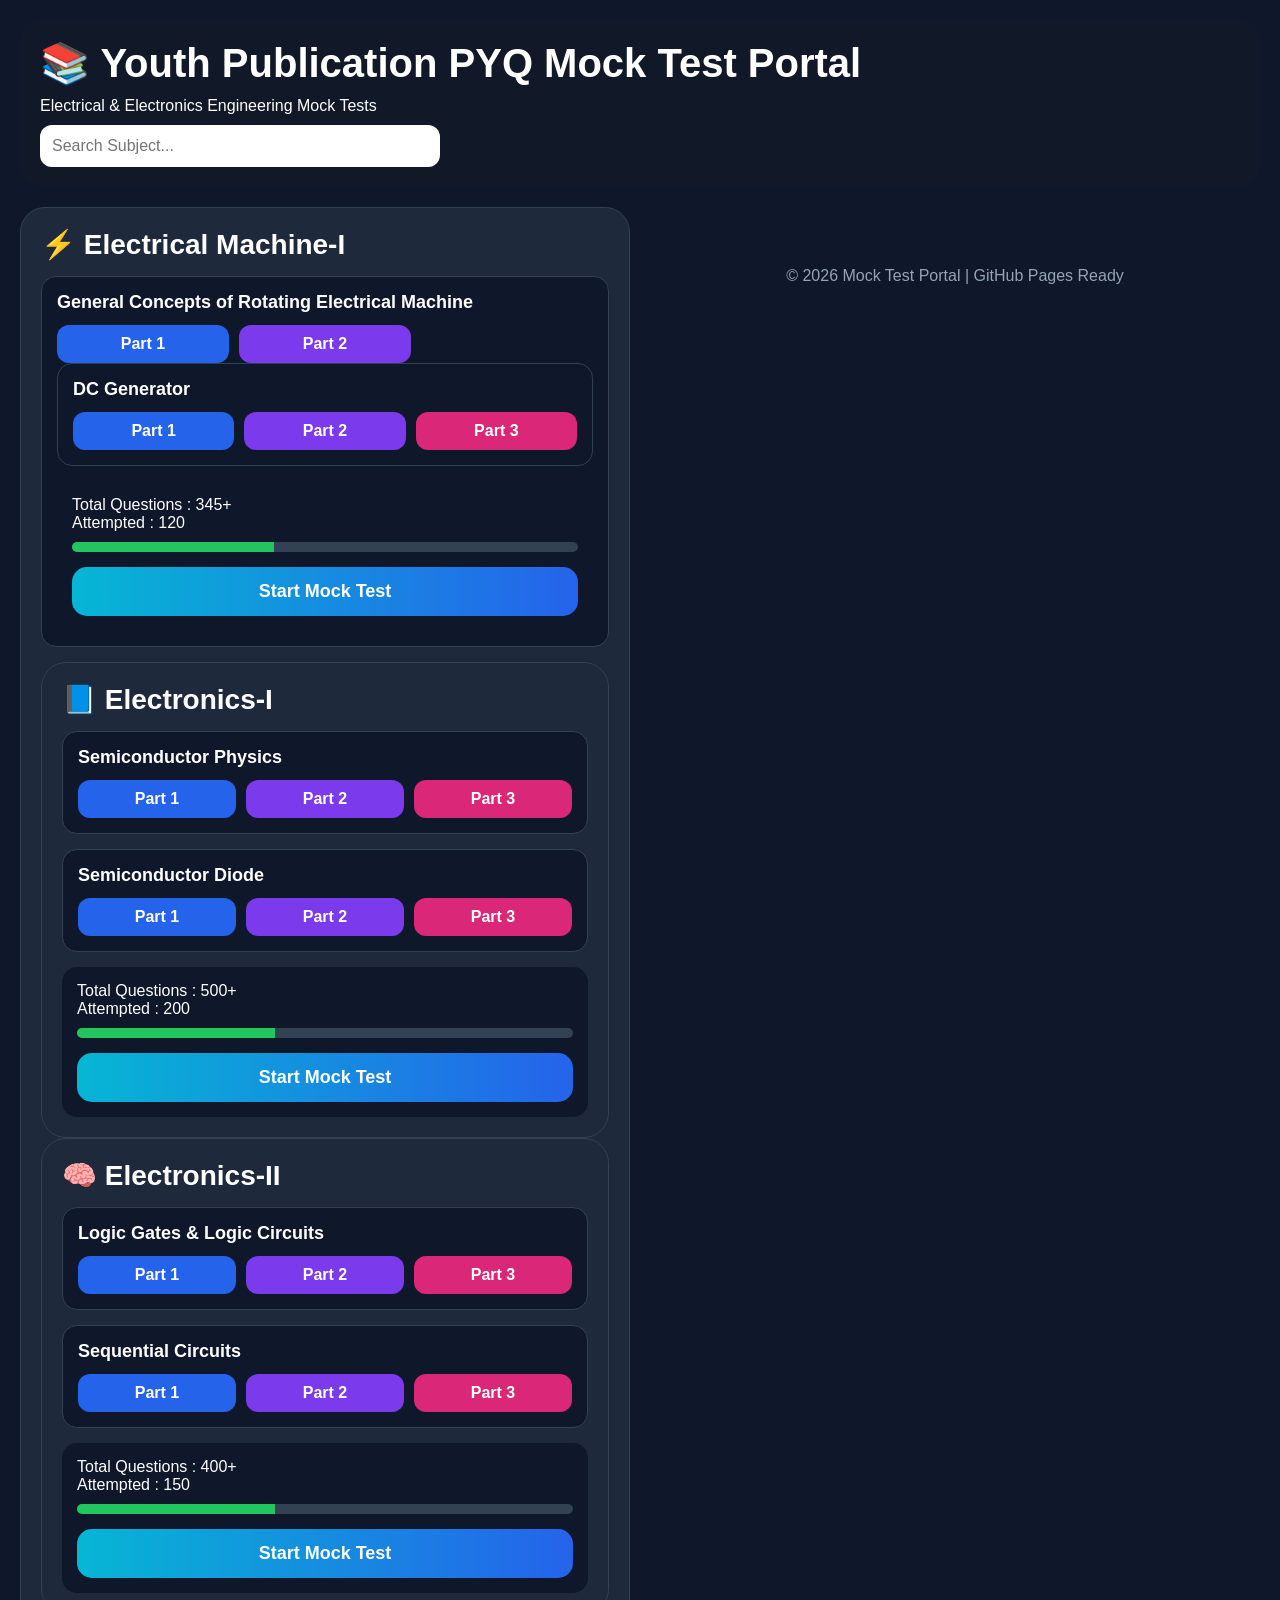
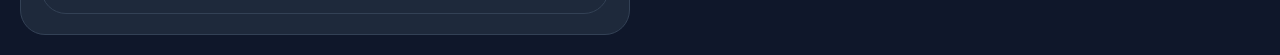
==== index.html @ 554e0f9f "Fix links for Electrical Machine-I topics Updated links for Electrical Machine-I topics to use lower" ====
<!DOCTYPE html><html lang="en">
<head>
<meta charset="UTF-8">
<meta name="viewport" content="width=device-width, initial-scale=1.0">
<title>Mock Test Portal</title><style>
*{
margin:0;
padding:0;
box-sizing:border-box;
font-family:Arial,sans-serif;
}

body{
background:#0f172a;
color:white;
padding:20px;
}

.header{
background:#111827;
padding:20px;
border-radius:20px;
margin-bottom:20px;
position:sticky;
top:0;
z-index:100;
}

.header h1{
font-size:40px;
margin-bottom:10px;
}

.search-box{
padding:12px;
width:100%;
max-width:400px;
border:none;
border-radius:12px;
margin-top:10px;
font-size:16px;
}

.grid{
display:grid;
grid-template-columns:repeat(auto-fit,minmax(320px,1fr));
gap:20px;
}

.card{
background:#1e293b;
padding:20px;
border-radius:25px;
border:1px solid #334155;
transition:0.3s;
}

.card:hover{
transform:translateY(-5px);
}

.subject-title{
font-size:28px;
font-weight:bold;
margin-bottom:15px;
}

.topic{
background:#0f172a;
padding:15px;
border-radius:15px;
margin-bottom:15px;
border:1px solid #334155;
}

.topic h3{
font-size:18px;
margin-bottom:12px;
}

.parts{
display:grid;
grid-template-columns:repeat(3,1fr);
gap:10px;
}

.parts a{
text-decoration:none;
text-align:center;
padding:10px;
border-radius:12px;
font-weight:bold;
color:white;
}

.part1{
background:#2563eb;
}

.part2{
background:#7c3aed;
}

.part3{
background:#db2777;
}

.stats{
background:#0f172a;
padding:15px;
border-radius:15px;
margin-top:15px;
}

.progress{
width:100%;
height:10px;
background:#334155;
border-radius:20px;
overflow:hidden;
margin:10px 0;
}

.progress-bar{
width:40%;
height:100%;
background:#22c55e;
}

.start-btn{
display:block;
width:100%;
padding:14px;
text-align:center;
background:linear-gradient(to right,#06b6d4,#2563eb);
color:white;
text-decoration:none;
border-radius:15px;
font-weight:bold;
margin-top:15px;
font-size:18px;
}

footer{
text-align:center;
padding:30px;
margin-top:30px;
color:#94a3b8;
}

@media(max-width:600px){
.header h1{
font-size:28px;
}
}
</style></head><body><div class="header">
<h1>📚 Youth Publication PYQ Mock Test Portal</h1>
<p>Electrical & Electronics Engineering Mock Tests</p><input type="text" class="search-box" placeholder="Search Subject...">
</div><div class="grid"><div class="card">
<div class="subject-title">⚡ Electrical Machine-I</div><div class="topic">
<h3>General Concepts of Rotating Electrical Machine</h3><div class="parts">
<a href="Electrical Machine-I/general-concept-part1.html" class="part1">Part 1</a>
<a href="Electrical Machine-I/general-concept-part2.html" class="part2">Part 2</a>
</div><div class="topic">
<h3>DC Generator</h3><div class="parts">
<a href="#" class="part1">Part 1</a>
<a href="#" class="part2">Part 2</a>
<a href="#" class="part3">Part 3</a>
</div>
</div><div class="stats">
<p>Total Questions : 345+</p>
<p>Attempted : 120</p><div class="progress">
<div class="progress-bar"></div>
</div><a href="general-concept-part1.html" class="start-btn">Start Mock Test</a>

</div>
</div><div class="card">
<div class="subject-title">📘 Electronics-I</div><div class="topic">
<h3>Semiconductor Physics</h3><div class="parts">
<a href="#" class="part1">Part 1</a>
<a href="#" class="part2">Part 2</a>
<a href="#" class="part3">Part 3</a>
</div>
</div><div class="topic">
<h3>Semiconductor Diode</h3><div class="parts">
<a href="#" class="part1">Part 1</a>
<a href="#" class="part2">Part 2</a>
<a href="#" class="part3">Part 3</a>
</div>
</div><div class="stats">
<p>Total Questions : 500+</p>
<p>Attempted : 200</p><div class="progress">
<div class="progress-bar"></div>
</div><a href="#" class="start-btn">Start Mock Test</a>

</div>
</div><div class="card">
<div class="subject-title">🧠 Electronics-II</div><div class="topic">
<h3>Logic Gates & Logic Circuits</h3><div class="parts">
<a href="#" class="part1">Part 1</a>
<a href="#" class="part2">Part 2</a>
<a href="#" class="part3">Part 3</a>
</div>
</div><div class="topic">
<h3>Sequential Circuits</h3><div class="parts">
<a href="#" class="part1">Part 1</a>
<a href="#" class="part2">Part 2</a>
<a href="#" class="part3">Part 3</a>
</div>
</div><div class="stats">
<p>Total Questions : 400+</p>
<p>Attempted : 150</p><div class="progress">
<div class="progress-bar"></div>
</div><a href="#" class="start-btn">Start Mock Test</a>

</div>
</div></div><footer>
© 2026 Mock Test Portal | GitHub Pages Ready
</footer></body>
</html>
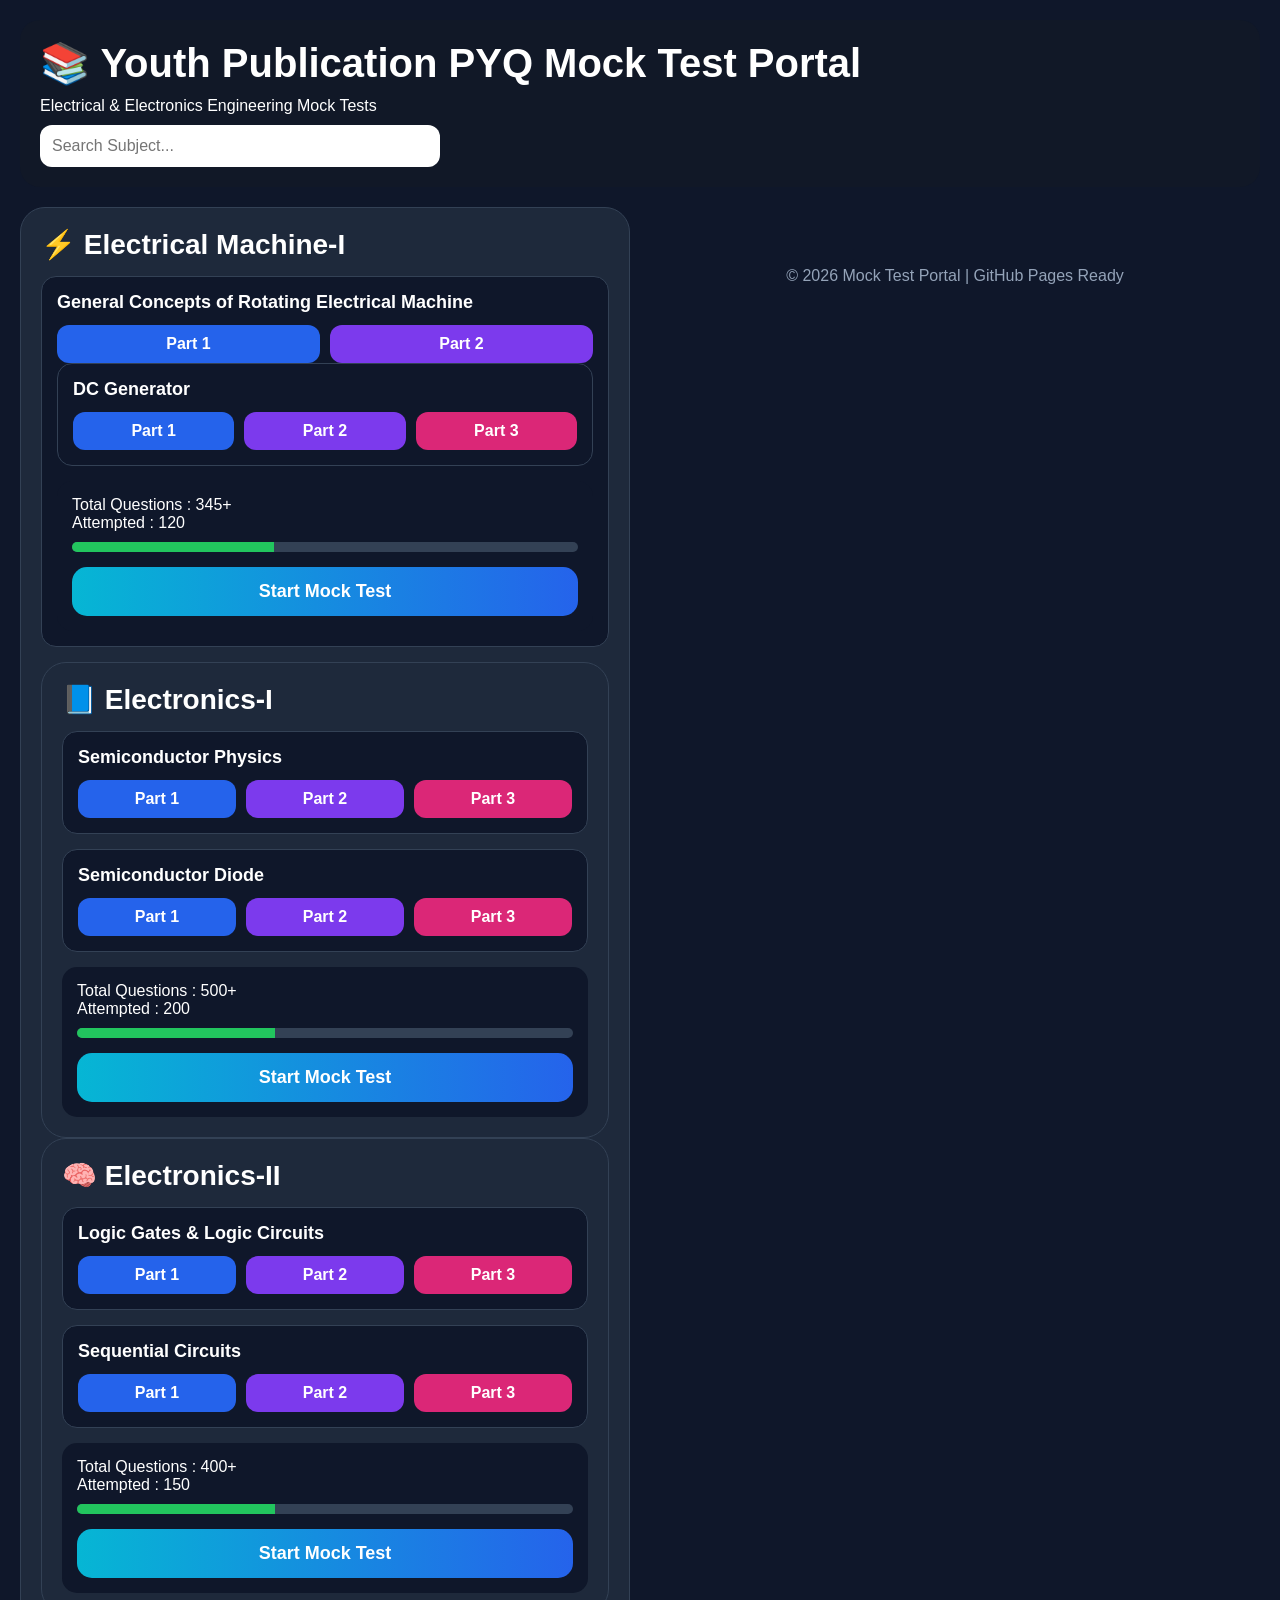
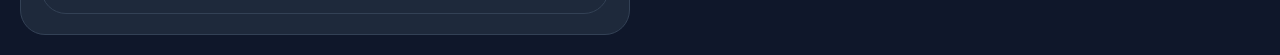
==== commit 7fb3a353: "Update index.html" ====
--- a/index.html
+++ b/index.html
@@ -80,7 +80,7 @@
 
 .parts{
 display:grid;
-grid-template-columns:repeat(3,1fr);
+grid-template-columns:repeat(auto-fit,minmax(90px,1fr));
 gap:10px;
 }
 
@@ -149,10 +149,21 @@
 }
 
 @media(max-width:600px){
+
 .header h1{
 font-size:28px;
 }
-}
+
+.parts{
+grid-template-columns:repeat(2,1fr);
+}
+
+.parts a{
+font-size:15px;
+padding:12px 8px;
+}
+
+                             }
 </style></head><body><div class="header">
 <h1>📚 Youth Publication PYQ Mock Test Portal</h1>
 <p>Electrical & Electronics Engineering Mock Tests</p><input type="text" class="search-box" placeholder="Search Subject...">
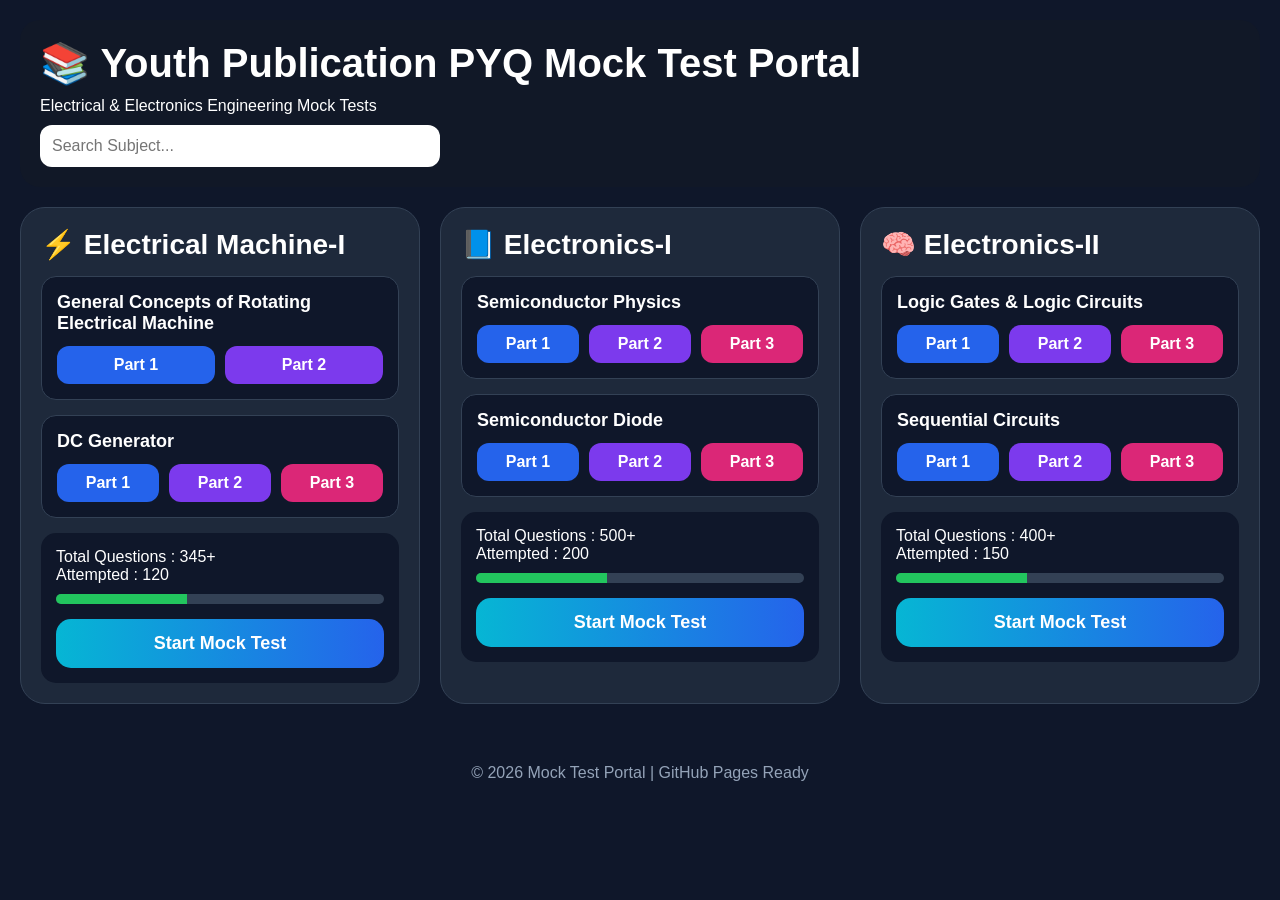
==== commit 42b3b315: "Update index.html" ====
--- a/index.html
+++ b/index.html
@@ -172,7 +172,9 @@
 <h3>General Concepts of Rotating Electrical Machine</h3><div class="parts">
 <a href="Electrical Machine-I/general-concept-part1.html" class="part1">Part 1</a>
 <a href="Electrical Machine-I/general-concept-part2.html" class="part2">Part 2</a>
-</div><div class="topic">
+</div>
+</div>
+<div class="topic">
 <h3>DC Generator</h3><div class="parts">
 <a href="#" class="part1">Part 1</a>
 <a href="#" class="part2">Part 2</a>
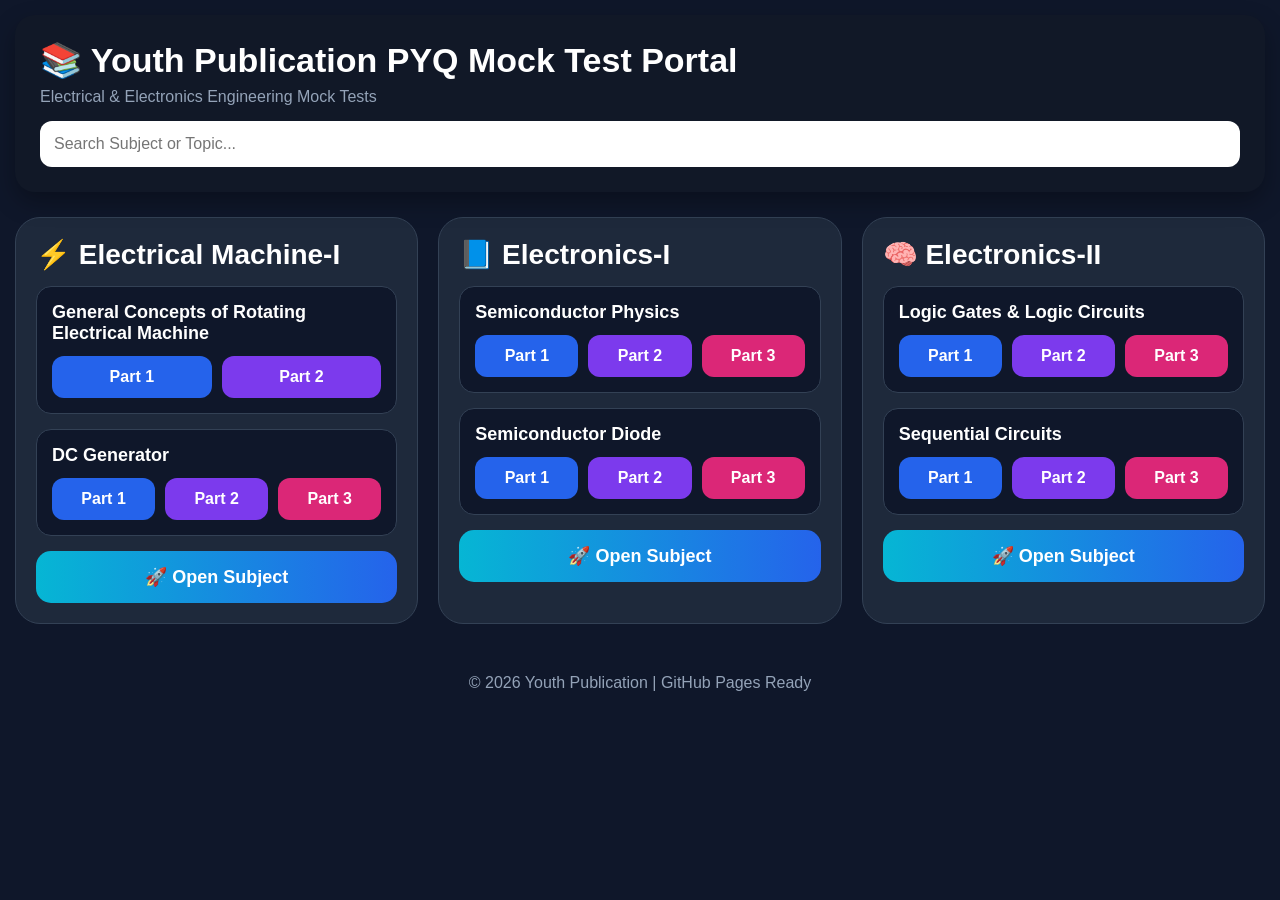
==== commit 55338921: "Update index.html" ====
--- a/index.html
+++ b/index.html
@@ -1,8 +1,13 @@
-<!DOCTYPE html><html lang="en">
+<!DOCTYPE html>
+<html lang="en">
 <head>
 <meta charset="UTF-8">
 <meta name="viewport" content="width=device-width, initial-scale=1.0">
-<title>Mock Test Portal</title><style>
+
+<title>Youth Publication PYQ Mock Test Portal</title>
+
+<style>
+
 *{
 margin:0;
 padding:0;
@@ -12,47 +17,59 @@
 
 body{
 background:#0f172a;
-color:white;
-padding:20px;
-}
+color:#fff;
+padding:15px;
+}
+
+/* HEADER */
 
 .header{
 background:#111827;
-padding:20px;
+padding:25px;
 border-radius:20px;
-margin-bottom:20px;
+margin-bottom:25px;
 position:sticky;
-top:0;
+top:10px;
 z-index:100;
+box-shadow:0 10px 25px rgba(0,0,0,.3);
 }
 
 .header h1{
-font-size:40px;
-margin-bottom:10px;
+font-size:34px;
+margin-bottom:8px;
+}
+
+.header p{
+color:#94a3b8;
+margin-bottom:15px;
 }
 
 .search-box{
-padding:12px;
 width:100%;
-max-width:400px;
+padding:14px;
 border:none;
 border-radius:12px;
-margin-top:10px;
 font-size:16px;
-}
+outline:none;
+}
+
+/* GRID */
 
 .grid{
 display:grid;
-grid-template-columns:repeat(auto-fit,minmax(320px,1fr));
+grid-template-columns:
+repeat(auto-fit,minmax(350px,1fr));
 gap:20px;
 }
+
+/* CARD */
 
 .card{
 background:#1e293b;
+border:1px solid #334155;
+border-radius:25px;
 padding:20px;
-border-radius:25px;
-border:1px solid #334155;
-transition:0.3s;
+transition:.3s;
 }
 
 .card:hover{
@@ -65,12 +82,14 @@
 margin-bottom:15px;
 }
 
+/* TOPIC */
+
 .topic{
 background:#0f172a;
+border:1px solid #334155;
 padding:15px;
 border-radius:15px;
 margin-bottom:15px;
-border:1px solid #334155;
 }
 
 .topic h3{
@@ -78,19 +97,27 @@
 margin-bottom:12px;
 }
 
+/* PART BUTTONS */
+
 .parts{
 display:grid;
-grid-template-columns:repeat(auto-fit,minmax(90px,1fr));
+grid-template-columns:
+repeat(auto-fit,minmax(90px,1fr));
 gap:10px;
 }
 
 .parts a{
 text-decoration:none;
 text-align:center;
-padding:10px;
+padding:12px;
 border-radius:12px;
 font-weight:bold;
 color:white;
+transition:.3s;
+}
+
+.parts a:hover{
+transform:scale(1.05);
 }
 
 .part1{
@@ -105,129 +132,223 @@
 background:#db2777;
 }
 
-.stats{
-background:#0f172a;
-padding:15px;
-border-radius:15px;
-margin-top:15px;
-}
-
-.progress{
-width:100%;
-height:10px;
-background:#334155;
-border-radius:20px;
-overflow:hidden;
-margin:10px 0;
-}
-
-.progress-bar{
-width:40%;
-height:100%;
-background:#22c55e;
-}
+/* OPEN SUBJECT BUTTON */
 
 .start-btn{
 display:block;
-width:100%;
-padding:14px;
+text-decoration:none;
 text-align:center;
-background:linear-gradient(to right,#06b6d4,#2563eb);
-color:white;
-text-decoration:none;
+padding:15px;
+margin-top:10px;
 border-radius:15px;
 font-weight:bold;
-margin-top:15px;
 font-size:18px;
-}
+color:white;
+background:linear-gradient(
+90deg,
+#06b6d4,
+#2563eb
+);
+}
+
+/* FOOTER */
 
 footer{
 text-align:center;
-padding:30px;
 margin-top:30px;
+padding:20px;
 color:#94a3b8;
 }
 
+/* MOBILE */
+
 @media(max-width:600px){
 
 .header h1{
-font-size:28px;
+font-size:24px;
+}
+
+.subject-title{
+font-size:22px;
 }
 
 .parts{
-grid-template-columns:repeat(2,1fr);
+grid-template-columns:
+repeat(2,1fr);
 }
 
 .parts a{
-font-size:15px;
-padding:12px 8px;
-}
-
-                             }
-</style></head><body><div class="header">
+font-size:14px;
+}
+
+.start-btn{
+font-size:16px;
+}
+
+}
+
+</style>
+</head>
+
+<body>
+
+<div class="header">
+
 <h1>📚 Youth Publication PYQ Mock Test Portal</h1>
-<p>Electrical & Electronics Engineering Mock Tests</p><input type="text" class="search-box" placeholder="Search Subject...">
-</div><div class="grid"><div class="card">
-<div class="subject-title">⚡ Electrical Machine-I</div><div class="topic">
-<h3>General Concepts of Rotating Electrical Machine</h3><div class="parts">
+
+<p>Electrical & Electronics Engineering Mock Tests</p>
+
+<input
+type="text"
+class="search-box"
+id="searchBox"
+placeholder="Search Subject or Topic..."
+>
+
+</div>
+
+<div class="grid" id="subjectGrid">
+
+<!-- Electrical Machine -->
+
+<div class="card">
+
+<div class="subject-title">
+⚡ Electrical Machine-I
+</div>
+
+<div class="topic">
+<h3>General Concepts of Rotating Electrical Machine</h3>
+
+<div class="parts">
 <a href="Electrical Machine-I/general-concept-part1.html" class="part1">Part 1</a>
 <a href="Electrical Machine-I/general-concept-part2.html" class="part2">Part 2</a>
 </div>
-</div>
-<div class="topic">
-<h3>DC Generator</h3><div class="parts">
-<a href="#" class="part1">Part 1</a>
-<a href="#" class="part2">Part 2</a>
-<a href="#" class="part3">Part 3</a>
-</div>
-</div><div class="stats">
-<p>Total Questions : 345+</p>
-<p>Attempted : 120</p><div class="progress">
-<div class="progress-bar"></div>
-</div><a href="general-concept-part1.html" class="start-btn">Start Mock Test</a>
-
-</div>
-</div><div class="card">
-<div class="subject-title">📘 Electronics-I</div><div class="topic">
-<h3>Semiconductor Physics</h3><div class="parts">
-<a href="#" class="part1">Part 1</a>
-<a href="#" class="part2">Part 2</a>
-<a href="#" class="part3">Part 3</a>
-</div>
-</div><div class="topic">
-<h3>Semiconductor Diode</h3><div class="parts">
-<a href="#" class="part1">Part 1</a>
-<a href="#" class="part2">Part 2</a>
-<a href="#" class="part3">Part 3</a>
-</div>
-</div><div class="stats">
-<p>Total Questions : 500+</p>
-<p>Attempted : 200</p><div class="progress">
-<div class="progress-bar"></div>
-</div><a href="#" class="start-btn">Start Mock Test</a>
-
-</div>
-</div><div class="card">
-<div class="subject-title">🧠 Electronics-II</div><div class="topic">
-<h3>Logic Gates & Logic Circuits</h3><div class="parts">
-<a href="#" class="part1">Part 1</a>
-<a href="#" class="part2">Part 2</a>
-<a href="#" class="part3">Part 3</a>
-</div>
-</div><div class="topic">
-<h3>Sequential Circuits</h3><div class="parts">
-<a href="#" class="part1">Part 1</a>
-<a href="#" class="part2">Part 2</a>
-<a href="#" class="part3">Part 3</a>
-</div>
-</div><div class="stats">
-<p>Total Questions : 400+</p>
-<p>Attempted : 150</p><div class="progress">
-<div class="progress-bar"></div>
-</div><a href="#" class="start-btn">Start Mock Test</a>
-
-</div>
-</div></div><footer>
-© 2026 Mock Test Portal | GitHub Pages Ready
-</footer></body>
+
+</div>
+
+<div class="topic">
+<h3>DC Generator</h3>
+
+<div class="parts">
+<a href="#" class="part1">Part 1</a>
+<a href="#" class="part2">Part 2</a>
+<a href="#" class="part3">Part 3</a>
+</div>
+
+</div>
+
+<a href="Electrical Machine-I/general-concept-part1.html"
+class="start-btn">
+🚀 Open Subject
+</a>
+
+</div>
+
+<!-- Electronics I -->
+
+<div class="card">
+
+<div class="subject-title">
+📘 Electronics-I
+</div>
+
+<div class="topic">
+<h3>Semiconductor Physics</h3>
+
+<div class="parts">
+<a href="#" class="part1">Part 1</a>
+<a href="#" class="part2">Part 2</a>
+<a href="#" class="part3">Part 3</a>
+</div>
+
+</div>
+
+<div class="topic">
+<h3>Semiconductor Diode</h3>
+
+<div class="parts">
+<a href="#" class="part1">Part 1</a>
+<a href="#" class="part2">Part 2</a>
+<a href="#" class="part3">Part 3</a>
+</div>
+
+</div>
+
+<a href="#" class="start-btn">
+🚀 Open Subject
+</a>
+
+</div>
+
+<!-- Electronics II -->
+
+<div class="card">
+
+<div class="subject-title">
+🧠 Electronics-II
+</div>
+
+<div class="topic">
+<h3>Logic Gates & Logic Circuits</h3>
+
+<div class="parts">
+<a href="#" class="part1">Part 1</a>
+<a href="#" class="part2">Part 2</a>
+<a href="#" class="part3">Part 3</a>
+</div>
+
+</div>
+
+<div class="topic">
+<h3>Sequential Circuits</h3>
+
+<div class="parts">
+<a href="#" class="part1">Part 1</a>
+<a href="#" class="part2">Part 2</a>
+<a href="#" class="part3">Part 3</a>
+</div>
+
+</div>
+
+<a href="#" class="start-btn">
+🚀 Open Subject
+</a>
+
+</div>
+
+</div>
+
+<footer>
+© 2026 Youth Publication | GitHub Pages Ready
+</footer>
+
+<script>
+
+const searchBox =
+document.getElementById("searchBox");
+
+searchBox.addEventListener("input",()=>{
+
+const value =
+searchBox.value.toLowerCase();
+
+document.querySelectorAll(".card")
+.forEach(card=>{
+
+const text =
+card.innerText.toLowerCase();
+
+card.style.display =
+text.includes(value)
+? "block"
+: "none";
+
+});
+
+});
+
+</script>
+
+</body>
 </html>
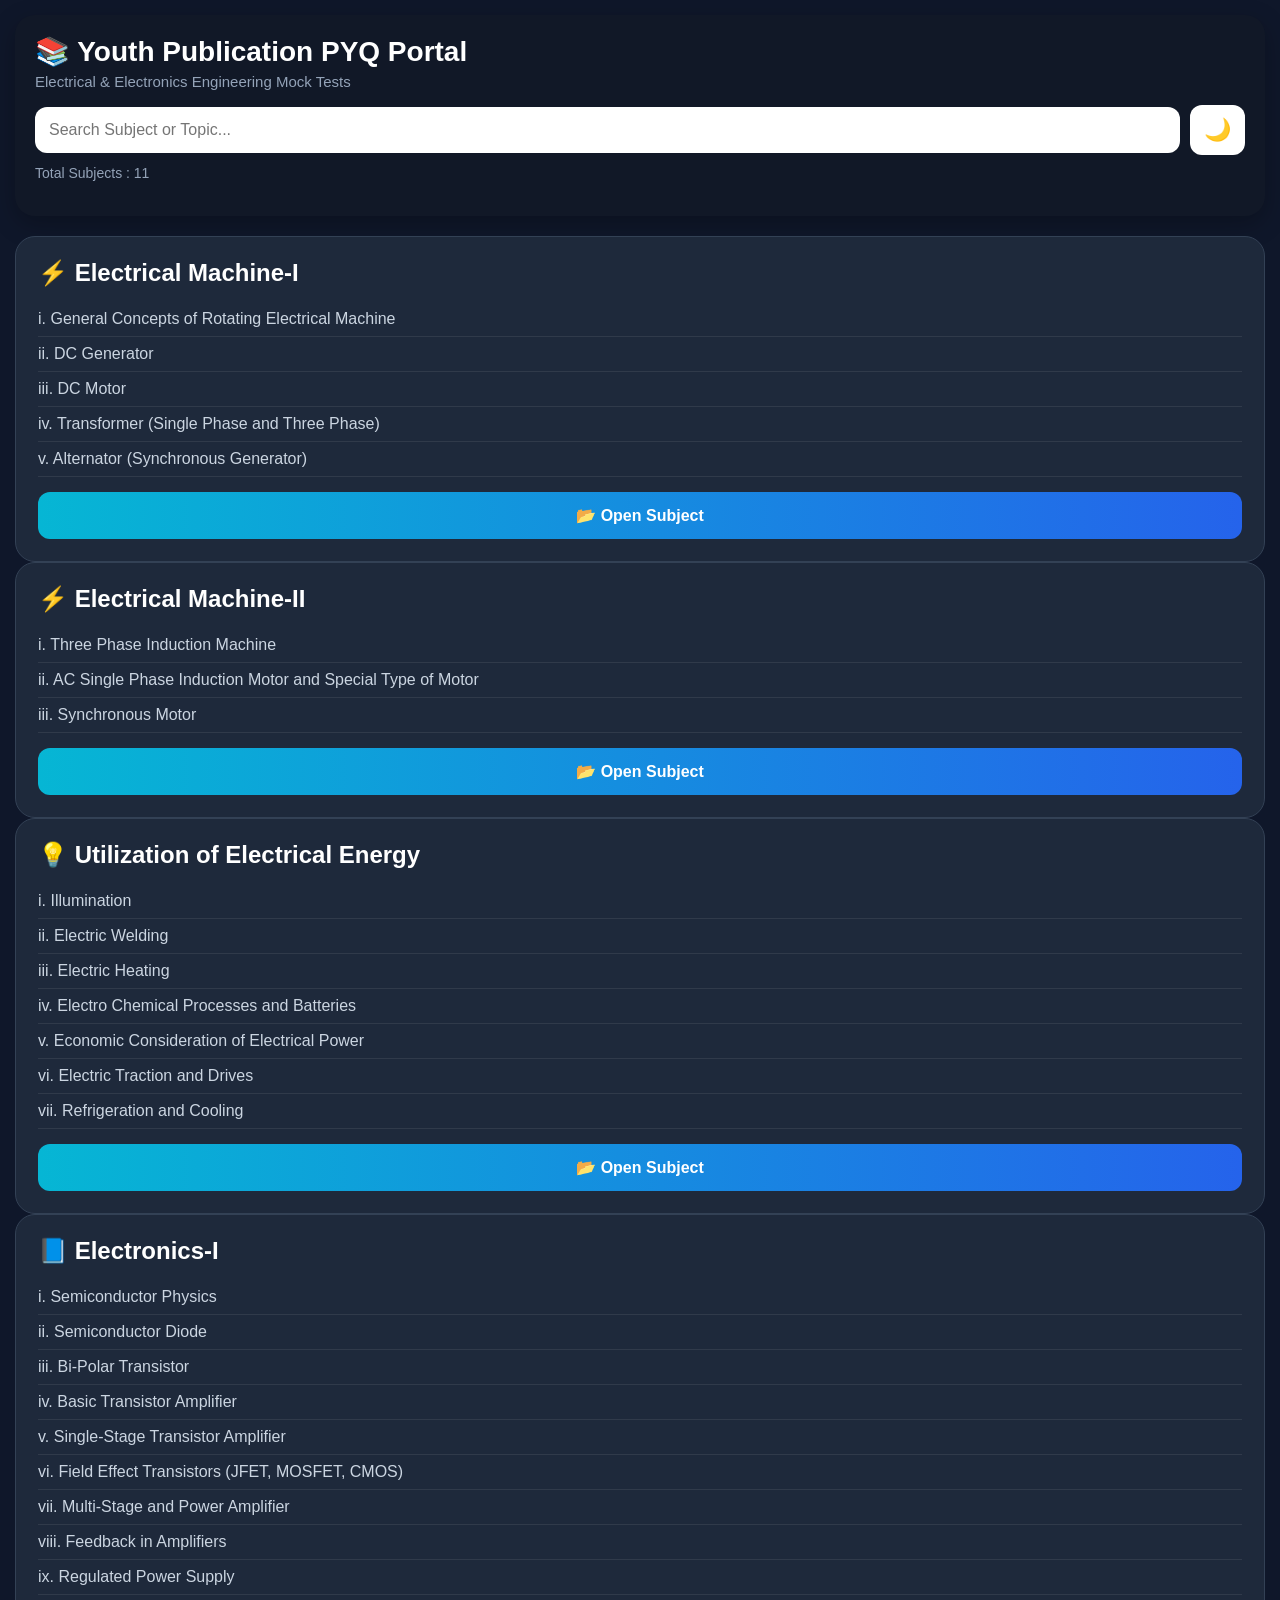
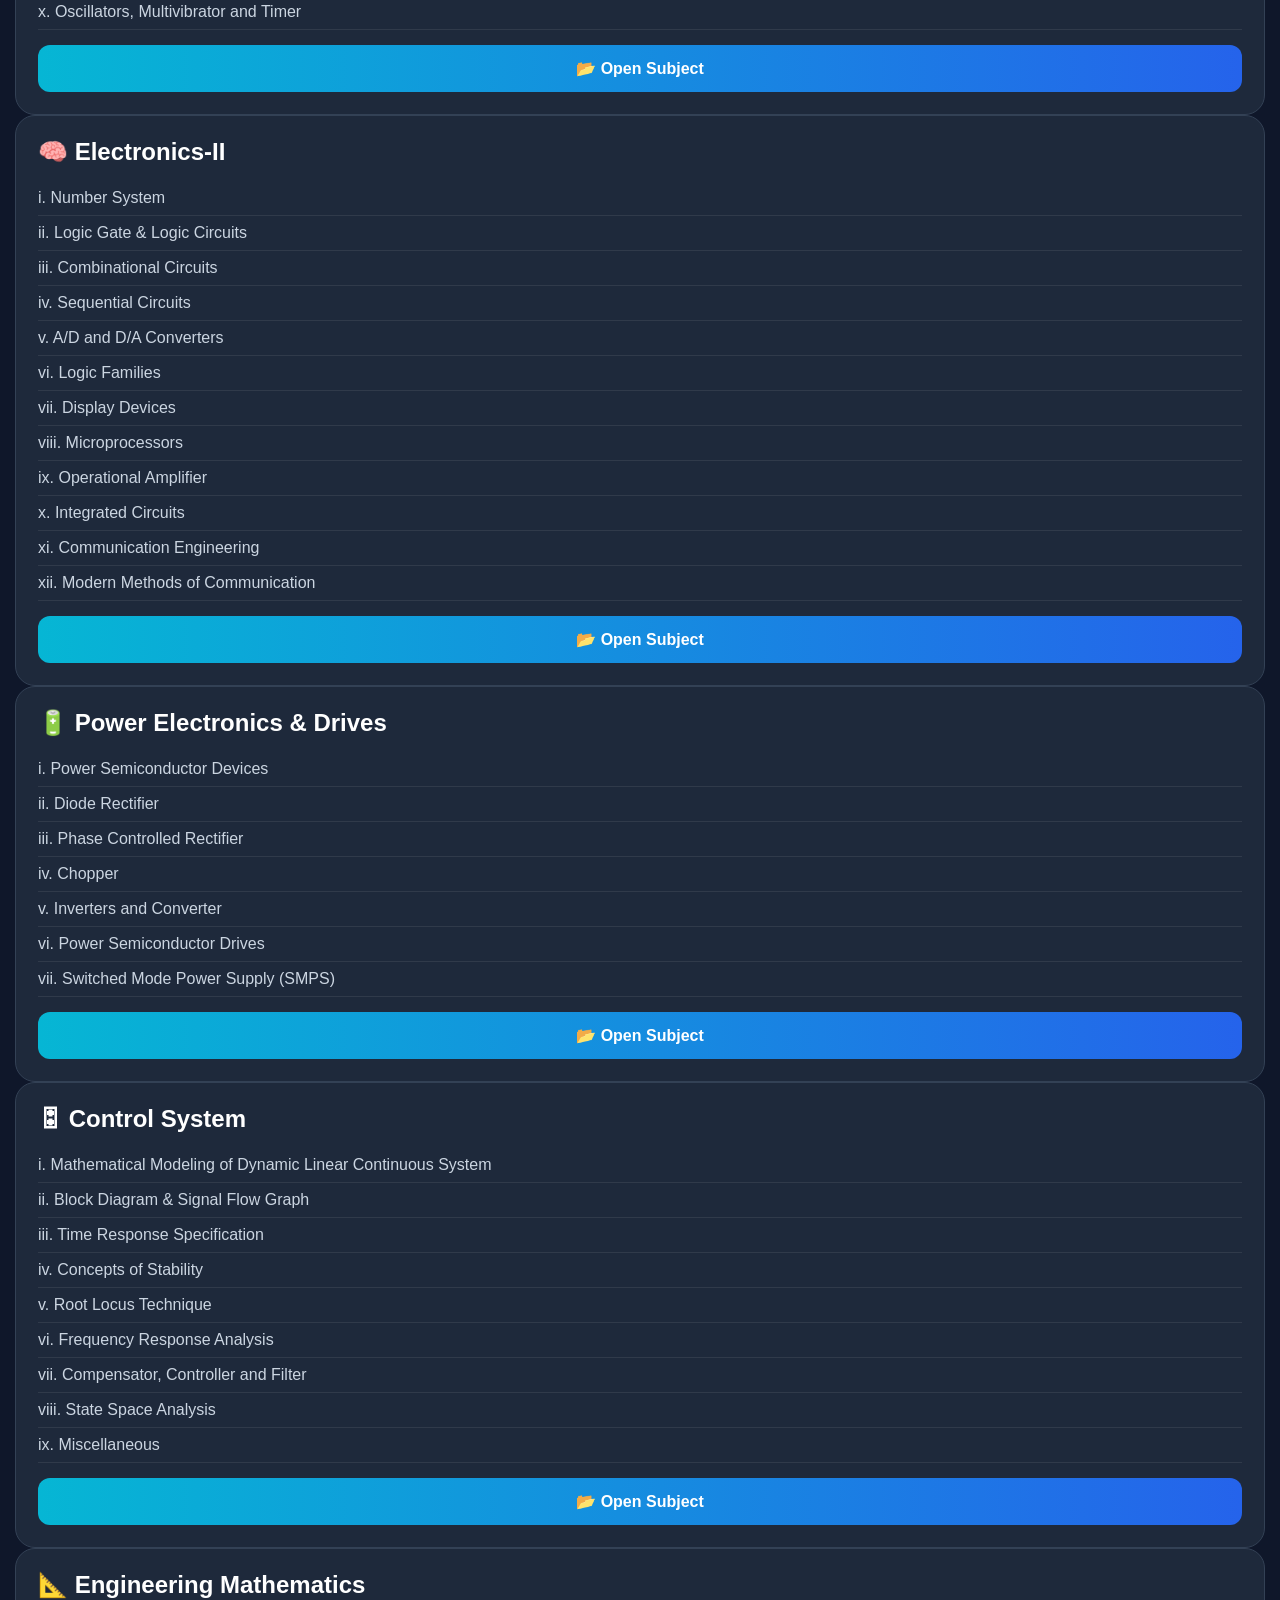
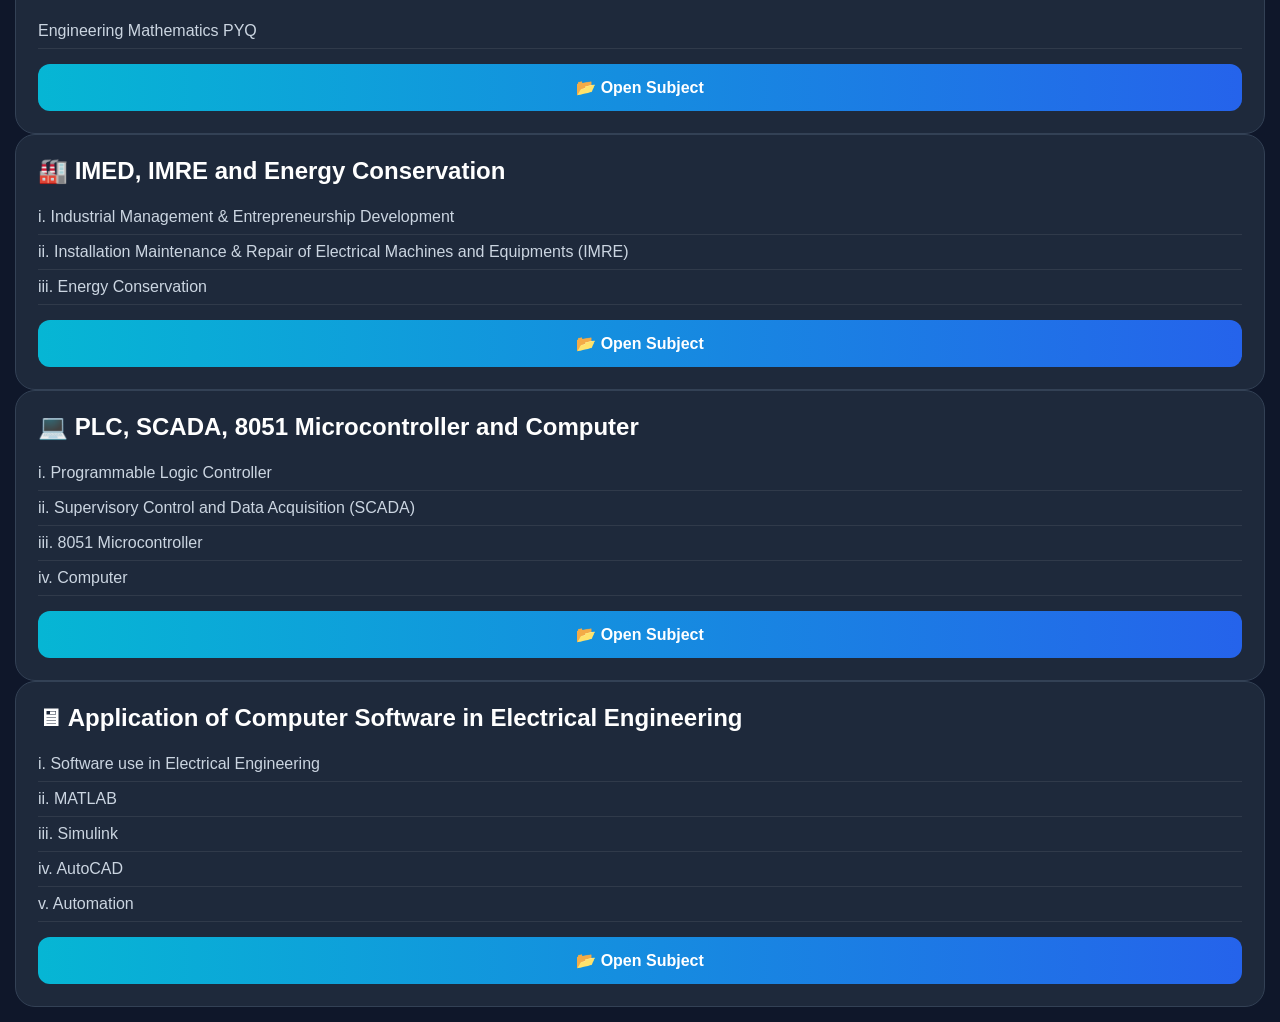
==== commit 27b06439: "Update index.html" ====
--- a/index.html
+++ b/index.html
@@ -3,8 +3,7 @@
 <head>
 <meta charset="UTF-8">
 <meta name="viewport" content="width=device-width, initial-scale=1.0">
-
-<title>Youth Publication PYQ Mock Test Portal</title>
+<title>Youth Publication PYQ Portal</title>
 
 <style>
 
@@ -19,33 +18,36 @@
 background:#0f172a;
 color:#fff;
 padding:15px;
-}
-
-/* HEADER */
+transition:.3s;
+}
 
 .header{
 background:#111827;
-padding:25px;
+padding:20px;
 border-radius:20px;
-margin-bottom:25px;
-position:sticky;
-top:10px;
-z-index:100;
-box-shadow:0 10px 25px rgba(0,0,0,.3);
+margin-bottom:20px;
+box-shadow:0 8px 25px rgba(0,0,0,.25);
 }
 
 .header h1{
-font-size:34px;
-margin-bottom:8px;
+font-size:28px;
+margin-bottom:5px;
 }
 
 .header p{
 color:#94a3b8;
+font-size:15px;
 margin-bottom:15px;
 }
 
+.search-row{
+display:flex;
+gap:10px;
+align-items:center;
+}
+
 .search-box{
-width:100%;
+flex:1;
 padding:14px;
 border:none;
 border-radius:12px;
@@ -53,97 +55,61 @@
 outline:none;
 }
 
-/* GRID */
+.theme-btn{
+width:55px;
+height:50px;
+border:none;
+border-radius:12px;
+cursor:pointer;
+font-size:22px;
+background:#ffffff;
+}
+
+#subjectCount{
+margin-top:10px;
+color:#94a3b8;
+font-size:14px;
+}
 
 .grid{
 display:grid;
 grid-template-columns:
-repeat(auto-fit,minmax(350px,1fr));
+repeat(auto-fit,minmax(380px,1fr));
 gap:20px;
 }
-
-/* CARD */
 
 .card{
 background:#1e293b;
+padding:22px;
+border-radius:20px;
 border:1px solid #334155;
-border-radius:25px;
-padding:20px;
-transition:.3s;
-}
-
-.card:hover{
-transform:translateY(-5px);
 }
 
 .subject-title{
-font-size:28px;
+font-size:24px;
 font-weight:bold;
 margin-bottom:15px;
 }
 
-/* TOPIC */
-
-.topic{
-background:#0f172a;
-border:1px solid #334155;
-padding:15px;
-border-radius:15px;
-margin-bottom:15px;
-}
-
-.topic h3{
-font-size:18px;
-margin-bottom:12px;
-}
-
-/* PART BUTTONS */
-
-.parts{
-display:grid;
-grid-template-columns:
-repeat(auto-fit,minmax(90px,1fr));
-gap:10px;
-}
-
-.parts a{
+.topic-item{
+padding:8px 0;
+color:#cbd5e1;
+border-bottom:1px solid rgba(255,255,255,.08);
+}
+
+.topic-item:last-child{
+border-bottom:none;
+}
+
+.open-btn{
+display:block;
+text-align:center;
+padding:14px;
+margin-top:15px;
 text-decoration:none;
-text-align:center;
-padding:12px;
-border-radius:12px;
 font-weight:bold;
 color:white;
-transition:.3s;
-}
-
-.parts a:hover{
-transform:scale(1.05);
-}
-
-.part1{
-background:#2563eb;
-}
-
-.part2{
-background:#7c3aed;
-}
-
-.part3{
-background:#db2777;
-}
-
-/* OPEN SUBJECT BUTTON */
-
-.start-btn{
-display:block;
-text-decoration:none;
-text-align:center;
-padding:15px;
-margin-top:10px;
-border-radius:15px;
-font-weight:bold;
-font-size:18px;
-color:white;
+border-radius:12px;
 background:linear-gradient(
 90deg,
 #06b6d4,
@@ -151,18 +117,37 @@
 );
 }
 
-/* FOOTER */
-
-footer{
-text-align:center;
-margin-top:30px;
-padding:20px;
-color:#94a3b8;
-}
-
-/* MOBILE */
-
-@media(max-width:600px){
+/* Light Mode */
+
+body.light{
+background:#f1f5f9;
+color:#111827;
+}
+
+body.light .header,
+body.light .card{
+background:#ffffff;
+}
+
+body.light .subject-title{
+color:#111827;
+}
+
+body.light .topic-item{
+color:#475569;
+border-bottom:1px solid #e5e7eb;
+}
+
+body.light .header p,
+body.light #subjectCount{
+color:#64748b;
+}
+
+@media(max-width:768px){
+
+.grid{
+grid-template-columns:1fr;
+}
 
 .header h1{
 font-size:24px;
@@ -172,17 +157,8 @@
 font-size:22px;
 }
 
-.parts{
-grid-template-columns:
-repeat(2,1fr);
-}
-
-.parts a{
+.topic-item{
 font-size:14px;
-}
-
-.start-btn{
-font-size:16px;
 }
 
 }
@@ -194,157 +170,261 @@
 
 <div class="header">
 
-<h1>📚 Youth Publication PYQ Mock Test Portal</h1>
+<h1>📚 Youth Publication PYQ Portal</h1>
 
 <p>Electrical & Electronics Engineering Mock Tests</p>
+
+<div class="search-row">
 
 <input
 type="text"
+id="searchBox"
 class="search-box"
-id="searchBox"
 placeholder="Search Subject or Topic..."
 >
 
-</div>
-
-<div class="grid" id="subjectGrid">
-
-<!-- Electrical Machine -->
-
-<div class="card">
-
+<button
+id="themeToggle"
+class="theme-btn">
+🌙
+</button>
+
+</div>
+
+<p id="subjectCount">
+Total Subjects : 11
+</p>
+
+</div>
+
+<!-- SUBJECT CARDS START HERE -->
+
+<!-- Electrical Machine-I -->
+<div class="card">
 <div class="subject-title">
 ⚡ Electrical Machine-I
 </div>
 
-<div class="topic">
-<h3>General Concepts of Rotating Electrical Machine</h3>
-
-<div class="parts">
-<a href="Electrical Machine-I/general-concept-part1.html" class="part1">Part 1</a>
-<a href="Electrical Machine-I/general-concept-part2.html" class="part2">Part 2</a>
-</div>
-
-</div>
-
-<div class="topic">
-<h3>DC Generator</h3>
-
-<div class="parts">
-<a href="#" class="part1">Part 1</a>
-<a href="#" class="part2">Part 2</a>
-<a href="#" class="part3">Part 3</a>
-</div>
-
-</div>
-
-<a href="Electrical Machine-I/general-concept-part1.html"
-class="start-btn">
-🚀 Open Subject
-</a>
-
-</div>
-
-<!-- Electronics I -->
-
-<div class="card">
-
-<div class="subject-title">
-📘 Electronics-I
-</div>
-
-<div class="topic">
-<h3>Semiconductor Physics</h3>
-
-<div class="parts">
-<a href="#" class="part1">Part 1</a>
-<a href="#" class="part2">Part 2</a>
-<a href="#" class="part3">Part 3</a>
-</div>
-
-</div>
-
-<div class="topic">
-<h3>Semiconductor Diode</h3>
-
-<div class="parts">
-<a href="#" class="part1">Part 1</a>
-<a href="#" class="part2">Part 2</a>
-<a href="#" class="part3">Part 3</a>
-</div>
-
-</div>
-
-<a href="#" class="start-btn">
-🚀 Open Subject
-</a>
-
-</div>
-
-<!-- Electronics II -->
-
-<div class="card">
-
-<div class="subject-title">
-🧠 Electronics-II
-</div>
-
-<div class="topic">
-<h3>Logic Gates & Logic Circuits</h3>
-
-<div class="parts">
-<a href="#" class="part1">Part 1</a>
-<a href="#" class="part2">Part 2</a>
-<a href="#" class="part3">Part 3</a>
-</div>
-
-</div>
-
-<div class="topic">
-<h3>Sequential Circuits</h3>
-
-<div class="parts">
-<a href="#" class="part1">Part 1</a>
-<a href="#" class="part2">Part 2</a>
-<a href="#" class="part3">Part 3</a>
-</div>
-
-</div>
-
-<a href="#" class="start-btn">
-🚀 Open Subject
-</a>
-
-</div>
-
-</div>
-
-<footer>
-© 2026 Youth Publication | GitHub Pages Ready
-</footer>
+<div class="topic-item">
+i. General Concepts of Rotating Electrical Machine
+</div>
+
+<div class="topic-item">
+ii. DC Generator
+</div>
+
+<div class="topic-item">
+iii. DC Motor
+</div>
+
+<div class="topic-item">
+iv. Transformer (Single Phase and Three Phase)
+</div>
+
+<div class="topic-item">
+v. Alternator (Synchronous Generator)
+</div>
+
+<a href="Electrical-Machine-I/index.html"
+class="open-btn">
+📂 Open Subject
+</a>
+</div>
+  
+<!-- Electrical Machine-II -->
+
+<div class="card">
+<div class="subject-title">⚡ Electrical Machine-II</div>
+
+<div class="topic-item">i. Three Phase Induction Machine</div>
+<div class="topic-item">ii. AC Single Phase Induction Motor and Special Type of Motor</div>
+<div class="topic-item">iii. Synchronous Motor</div>
+
+<a href="Electrical-Machine-II/index.html" class="open-btn">
+📂 Open Subject
+</a>
+</div>
+
+<!-- Utilization of Electrical Energy -->
+
+<div class="card">
+<div class="subject-title">💡 Utilization of Electrical Energy</div>
+
+<div class="topic-item">i. Illumination</div>
+<div class="topic-item">ii. Electric Welding</div>
+<div class="topic-item">iii. Electric Heating</div>
+<div class="topic-item">iv. Electro Chemical Processes and Batteries</div>
+<div class="topic-item">v. Economic Consideration of Electrical Power</div>
+<div class="topic-item">vi. Electric Traction and Drives</div>
+<div class="topic-item">vii. Refrigeration and Cooling</div>
+
+<a href="Utilization-of-Electrical-Energy/index.html" class="open-btn">
+📂 Open Subject
+</a>
+</div>
+
+<!-- Electronics-I -->
+
+<div class="card">
+<div class="subject-title">📘 Electronics-I</div>
+
+<div class="topic-item">i. Semiconductor Physics</div>
+<div class="topic-item">ii. Semiconductor Diode</div>
+<div class="topic-item">iii. Bi-Polar Transistor</div>
+<div class="topic-item">iv. Basic Transistor Amplifier</div>
+<div class="topic-item">v. Single-Stage Transistor Amplifier</div>
+<div class="topic-item">vi. Field Effect Transistors (JFET, MOSFET, CMOS)</div>
+<div class="topic-item">vii. Multi-Stage and Power Amplifier</div>
+<div class="topic-item">viii. Feedback in Amplifiers</div>
+<div class="topic-item">ix. Regulated Power Supply</div>
+<div class="topic-item">x. Oscillators, Multivibrator and Timer</div>
+
+<a href="Electronics-I/index.html" class="open-btn">
+📂 Open Subject
+</a>
+</div>
+
+<!-- Electronics-II -->
+
+<div class="card">
+<div class="subject-title">🧠 Electronics-II</div>
+
+<div class="topic-item">i. Number System</div>
+<div class="topic-item">ii. Logic Gate & Logic Circuits</div>
+<div class="topic-item">iii. Combinational Circuits</div>
+<div class="topic-item">iv. Sequential Circuits</div>
+<div class="topic-item">v. A/D and D/A Converters</div>
+<div class="topic-item">vi. Logic Families</div>
+<div class="topic-item">vii. Display Devices</div>
+<div class="topic-item">viii. Microprocessors</div>
+<div class="topic-item">ix. Operational Amplifier</div>
+<div class="topic-item">x. Integrated Circuits</div>
+<div class="topic-item">xi. Communication Engineering</div>
+<div class="topic-item">xii. Modern Methods of Communication</div>
+
+<a href="Electronics-II/index.html" class="open-btn">
+📂 Open Subject
+</a>
+</div>
+
+<!-- Power Electronics & Drives -->
+
+<div class="card">
+<div class="subject-title">🔋 Power Electronics & Drives</div>
+
+<div class="topic-item">i. Power Semiconductor Devices</div>
+<div class="topic-item">ii. Diode Rectifier</div>
+<div class="topic-item">iii. Phase Controlled Rectifier</div>
+<div class="topic-item">iv. Chopper</div>
+<div class="topic-item">v. Inverters and Converter</div>
+<div class="topic-item">vi. Power Semiconductor Drives</div>
+<div class="topic-item">vii. Switched Mode Power Supply (SMPS)</div>
+
+<a href="Power-Electronics-Drives/index.html" class="open-btn">
+📂 Open Subject
+</a>
+</div>
+
+<!-- Control System -->
+
+<div class="card">
+<div class="subject-title">🎛 Control System</div>
+
+<div class="topic-item">i. Mathematical Modeling of Dynamic Linear Continuous System</div>
+<div class="topic-item">ii. Block Diagram & Signal Flow Graph</div>
+<div class="topic-item">iii. Time Response Specification</div>
+<div class="topic-item">iv. Concepts of Stability</div>
+<div class="topic-item">v. Root Locus Technique</div>
+<div class="topic-item">vi. Frequency Response Analysis</div>
+<div class="topic-item">vii. Compensator, Controller and Filter</div>
+<div class="topic-item">viii. State Space Analysis</div>
+<div class="topic-item">ix. Miscellaneous</div>
+
+<a href="Control-System/index.html" class="open-btn">
+📂 Open Subject
+</a>
+</div>
+
+<!-- Engineering Mathematics -->
+
+<div class="card">
+<div class="subject-title">📐 Engineering Mathematics</div>
+
+<div class="topic-item">Engineering Mathematics PYQ</div>
+
+<a href="Engineering-Mathematics/index.html" class="open-btn">
+📂 Open Subject
+</a>
+</div>
+
+<!-- IMED, IMRE and Energy Conservation -->
+
+<div class="card">
+<div class="subject-title">🏭 IMED, IMRE and Energy Conservation</div>
+
+<div class="topic-item">i. Industrial Management & Entrepreneurship Development</div>
+<div class="topic-item">ii. Installation Maintenance & Repair of Electrical Machines and Equipments (IMRE)</div>
+<div class="topic-item">iii. Energy Conservation</div>
+
+<a href="IMED-IMRE-Energy-Conservation/index.html" class="open-btn">
+📂 Open Subject
+</a>
+</div>
+
+<!-- PLC SCADA -->
+
+<div class="card">
+<div class="subject-title">💻 PLC, SCADA, 8051 Microcontroller and Computer</div>
+
+<div class="topic-item">i. Programmable Logic Controller</div>
+<div class="topic-item">ii. Supervisory Control and Data Acquisition (SCADA)</div>
+<div class="topic-item">iii. 8051 Microcontroller</div>
+<div class="topic-item">iv. Computer</div>
+
+<a href="PLC-SCADA-8051-Computer/index.html" class="open-btn">
+📂 Open Subject
+</a>
+</div>
+
+<!-- Application of Computer Software -->
+
+<div class="card">
+<div class="subject-title">🖥 Application of Computer Software in Electrical Engineering</div>
+
+<div class="topic-item">i. Software use in Electrical Engineering</div>
+<div class="topic-item">ii. MATLAB</div>
+<div class="topic-item">iii. Simulink</div>
+<div class="topic-item">iv. AutoCAD</div>
+<div class="topic-item">v. Automation</div>
+
+<a href="Application-of-Computer-Software/index.html" class="open-btn">
+📂 Open Subject
+</a>
+</div>
+
+<!-- Add remaining subject cards here -->
 
 <script>
 
-const searchBox =
-document.getElementById("searchBox");
-
-searchBox.addEventListener("input",()=>{
-
-const value =
-searchBox.value.toLowerCase();
-
-document.querySelectorAll(".card")
-.forEach(card=>{
-
-const text =
-card.innerText.toLowerCase();
-
-card.style.display =
-text.includes(value)
-? "block"
-: "none";
-
-});
+const btn =
+document.getElementById("themeToggle");
+
+if(localStorage.getItem("theme")==="light"){
+document.body.classList.add("light");
+btn.innerHTML="☀️";
+}
+
+btn.addEventListener("click",()=>{
+
+document.body.classList.toggle("light");
+
+if(document.body.classList.contains("light")){
+localStorage.setItem("theme","light");
+btn.innerHTML="☀️";
+}else{
+localStorage.setItem("theme","dark");
+btn.innerHTML="🌙";
+}
 
 });
 
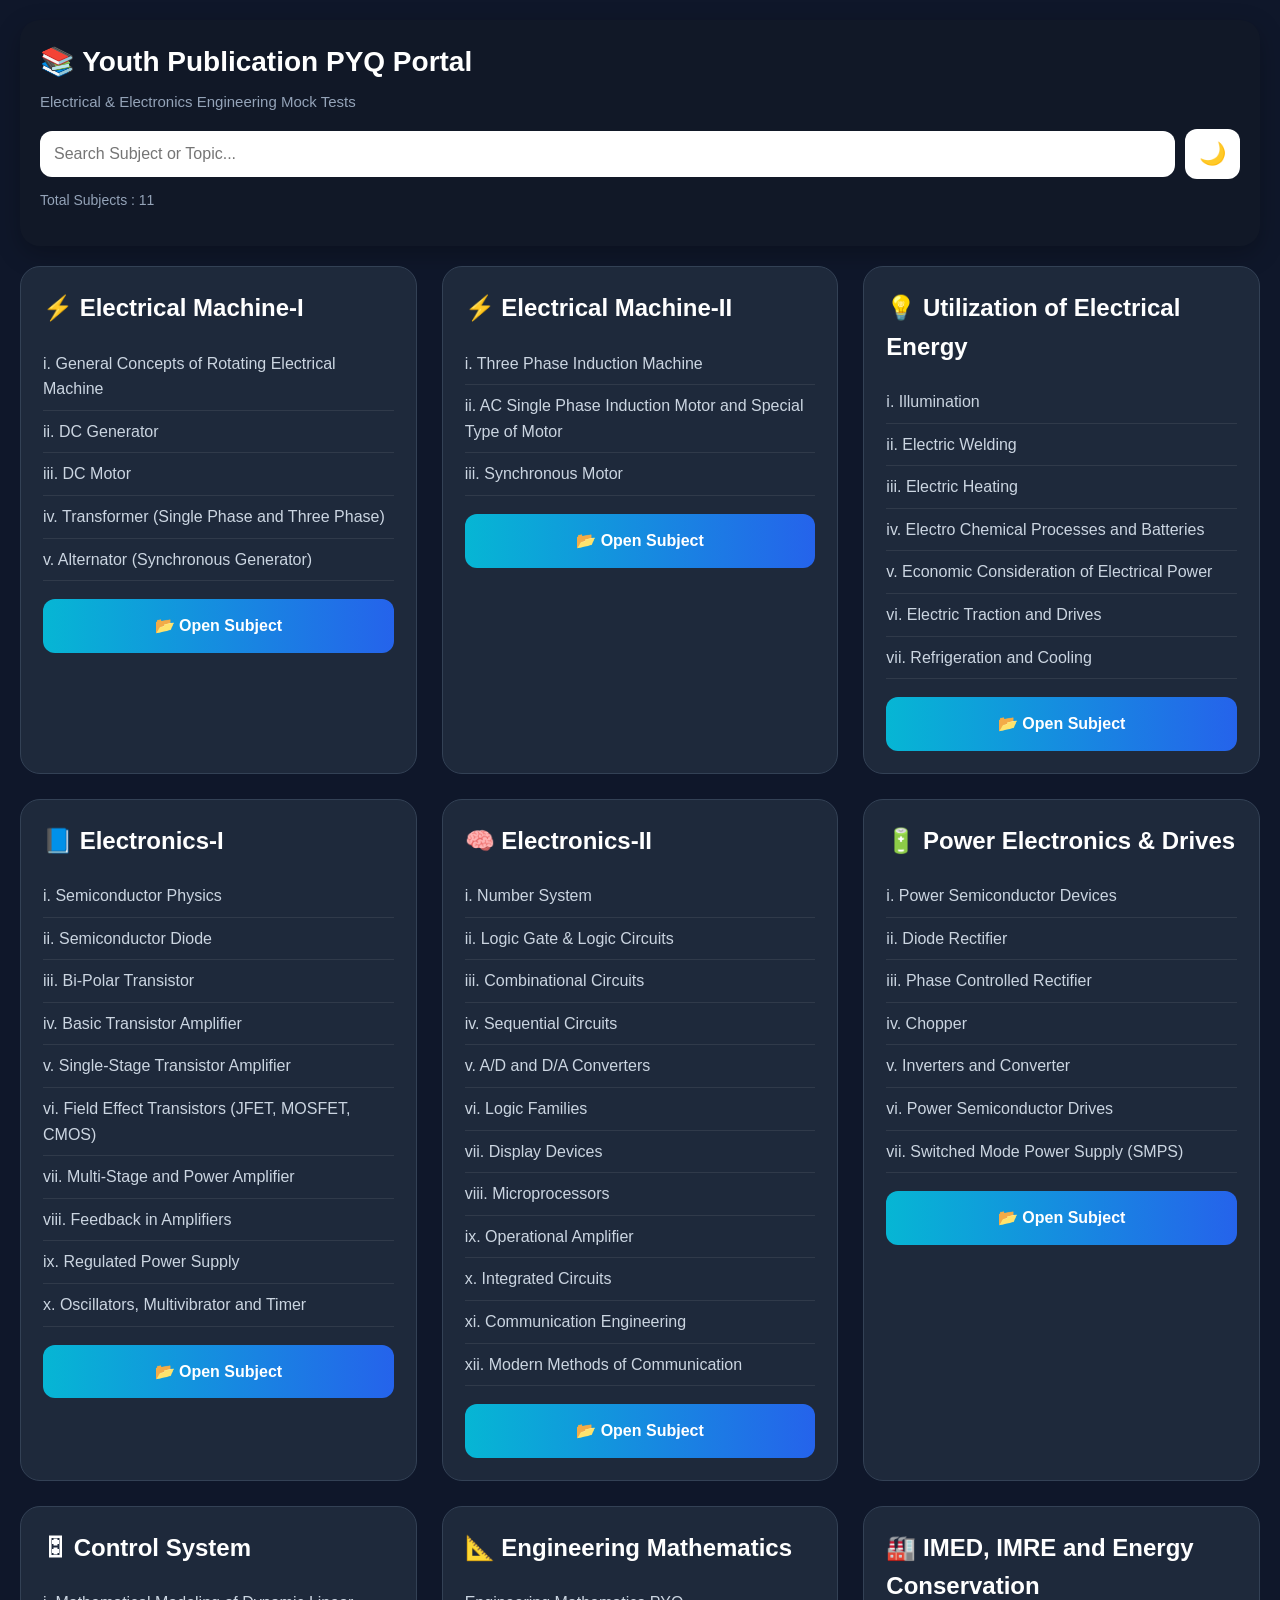
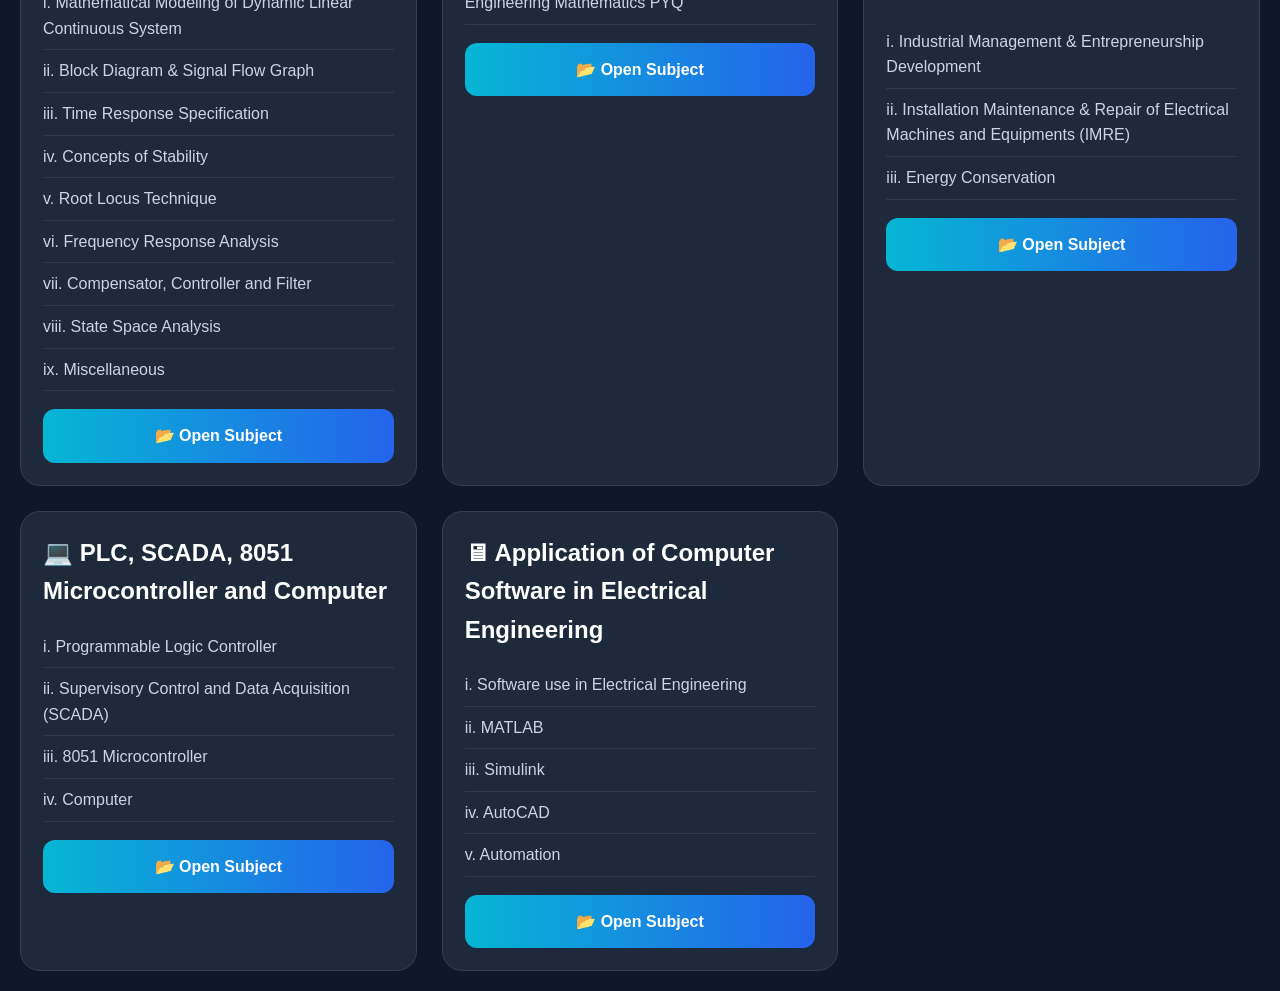
==== commit 671bf552: "Update index.html" ====
--- a/index.html
+++ b/index.html
@@ -4,6 +4,7 @@
 <meta charset="UTF-8">
 <meta name="viewport" content="width=device-width, initial-scale=1.0">
 <title>Youth Publication PYQ Portal</title>
+<link rel="stylesheet" href="theme.css">
 
 <style>
 
@@ -17,10 +18,11 @@
 body{
 background:#0f172a;
 color:#fff;
-padding:15px;
+padding:20px;
 transition:.3s;
-}
-
+line-height:1.6;
+}
+  
 .header{
 background:#111827;
 padding:20px;
@@ -75,7 +77,7 @@
 display:grid;
 grid-template-columns:
 repeat(auto-fit,minmax(380px,1fr));
-gap:20px;
+gap:25px;
 }
 
 .card{
@@ -83,6 +85,11 @@
 padding:22px;
 border-radius:20px;
 border:1px solid #334155;
+transition:.3s;
+}
+
+.card:hover{
+transform:translateY(-4px);
 }
 
 .subject-title{
@@ -105,7 +112,7 @@
 display:block;
 text-align:center;
 padding:14px;
-margin-top:15px;
+margin-top:18px;
 text-decoration:none;
 font-weight:bold;
 color:white;
@@ -117,36 +124,11 @@
 );
 }
 
-/* Light Mode */
-
-body.light{
-background:#f1f5f9;
-color:#111827;
-}
-
-body.light .header,
-body.light .card{
-background:#ffffff;
-}
-
-body.light .subject-title{
-color:#111827;
-}
-
-body.light .topic-item{
-color:#475569;
-border-bottom:1px solid #e5e7eb;
-}
-
-body.light .header p,
-body.light #subjectCount{
-color:#64748b;
-}
-
 @media(max-width:768px){
 
 .grid{
 grid-template-columns:1fr;
+gap:20px;
 }
 
 .header h1{
@@ -154,11 +136,26 @@
 }
 
 .subject-title{
-font-size:22px;
+font-size:20px;
+line-height:1.4;
 }
 
 .topic-item{
 font-size:14px;
+padding:10px 0;
+}
+
+.search-row{
+flex-direction:column;
+}
+
+.search-box{
+width:100%;
+}
+
+.theme-btn{
+width:100%;
+height:45px;
 }
 
 }
@@ -191,16 +188,15 @@
 
 </div>
 
-<p id="subjectCount">
-Total Subjects : 11
-</p>
-
-</div>
+<p id="subjectCount"></p>
+
+</div>
+<div class="grid">
 
 <!-- SUBJECT CARDS START HERE -->
 
 <!-- Electrical Machine-I -->
-<div class="card">
+<div class="card subject-card">
 <div class="subject-title">
 ⚡ Electrical Machine-I
 </div>
@@ -225,7 +221,7 @@
 v. Alternator (Synchronous Generator)
 </div>
 
-<a href="Electrical-Machine-I/index.html"
+<a href="Electrical Machine-I/Index1.html"
 class="open-btn">
 📂 Open Subject
 </a>
@@ -233,7 +229,7 @@
   
 <!-- Electrical Machine-II -->
 
-<div class="card">
+<div class="card subject-card">
 <div class="subject-title">⚡ Electrical Machine-II</div>
 
 <div class="topic-item">i. Three Phase Induction Machine</div>
@@ -247,7 +243,7 @@
 
 <!-- Utilization of Electrical Energy -->
 
-<div class="card">
+<div class="card subject-card">
 <div class="subject-title">💡 Utilization of Electrical Energy</div>
 
 <div class="topic-item">i. Illumination</div>
@@ -265,7 +261,7 @@
 
 <!-- Electronics-I -->
 
-<div class="card">
+<div class="card subject-card">
 <div class="subject-title">📘 Electronics-I</div>
 
 <div class="topic-item">i. Semiconductor Physics</div>
@@ -286,7 +282,7 @@
 
 <!-- Electronics-II -->
 
-<div class="card">
+<div class="card subject-card">
 <div class="subject-title">🧠 Electronics-II</div>
 
 <div class="topic-item">i. Number System</div>
@@ -309,7 +305,7 @@
 
 <!-- Power Electronics & Drives -->
 
-<div class="card">
+<div class="card subject-card">
 <div class="subject-title">🔋 Power Electronics & Drives</div>
 
 <div class="topic-item">i. Power Semiconductor Devices</div>
@@ -327,7 +323,7 @@
 
 <!-- Control System -->
 
-<div class="card">
+<div class="card subject-card">
 <div class="subject-title">🎛 Control System</div>
 
 <div class="topic-item">i. Mathematical Modeling of Dynamic Linear Continuous System</div>
@@ -347,7 +343,7 @@
 
 <!-- Engineering Mathematics -->
 
-<div class="card">
+<div class="card subject-card">
 <div class="subject-title">📐 Engineering Mathematics</div>
 
 <div class="topic-item">Engineering Mathematics PYQ</div>
@@ -359,7 +355,7 @@
 
 <!-- IMED, IMRE and Energy Conservation -->
 
-<div class="card">
+<div class="card subject-card">
 <div class="subject-title">🏭 IMED, IMRE and Energy Conservation</div>
 
 <div class="topic-item">i. Industrial Management & Entrepreneurship Development</div>
@@ -373,7 +369,7 @@
 
 <!-- PLC SCADA -->
 
-<div class="card">
+<div class="card subject-card">
 <div class="subject-title">💻 PLC, SCADA, 8051 Microcontroller and Computer</div>
 
 <div class="topic-item">i. Programmable Logic Controller</div>
@@ -388,7 +384,7 @@
 
 <!-- Application of Computer Software -->
 
-<div class="card">
+<div class="card subject-card">
 <div class="subject-title">🖥 Application of Computer Software in Electrical Engineering</div>
 
 <div class="topic-item">i. Software use in Electrical Engineering</div>
@@ -401,34 +397,51 @@
 📂 Open Subject
 </a>
 </div>
+</div>
 
 <!-- Add remaining subject cards here -->
+<script src="theme.js"></script>
 
 <script>
 
-const btn =
-document.getElementById("themeToggle");
-
-if(localStorage.getItem("theme")==="light"){
-document.body.classList.add("light");
-btn.innerHTML="☀️";
-}
-
-btn.addEventListener("click",()=>{
-
-document.body.classList.toggle("light");
-
-if(document.body.classList.contains("light")){
-localStorage.setItem("theme","light");
-btn.innerHTML="☀️";
-}else{
-localStorage.setItem("theme","dark");
-btn.innerHTML="🌙";
-}
+// Search Function
+
+const searchBox =
+document.getElementById("searchBox");
+
+searchBox.addEventListener("input",()=>{
+
+const value =
+searchBox.value.toLowerCase();
+
+document
+.querySelectorAll(".subject-card")
+.forEach(card=>{
+
+const text =
+card.innerText.toLowerCase();
+
+card.style.display =
+text.includes(value)
+? ""
+: "none";
 
 });
 
+});
+
+// Auto Subject Count
+
+document.getElementById(
+"subjectCount"
+).innerText =
+"Total Subjects : " +
+document.querySelectorAll(
+".subject-card"
+).length;
+
 </script>
+
 
 </body>
 </html>
--- a/theme.css
+++ b/theme.css
@@ -0,0 +1,12 @@
+body.light{
+background:#f1f5f9;
+color:#111827;
+}
+body.light .header,
+body.light .card{
+background:#ffffff;
+}
+body.light .topic-title,
+body.light .subject-title{
+color:#111827;
+}
